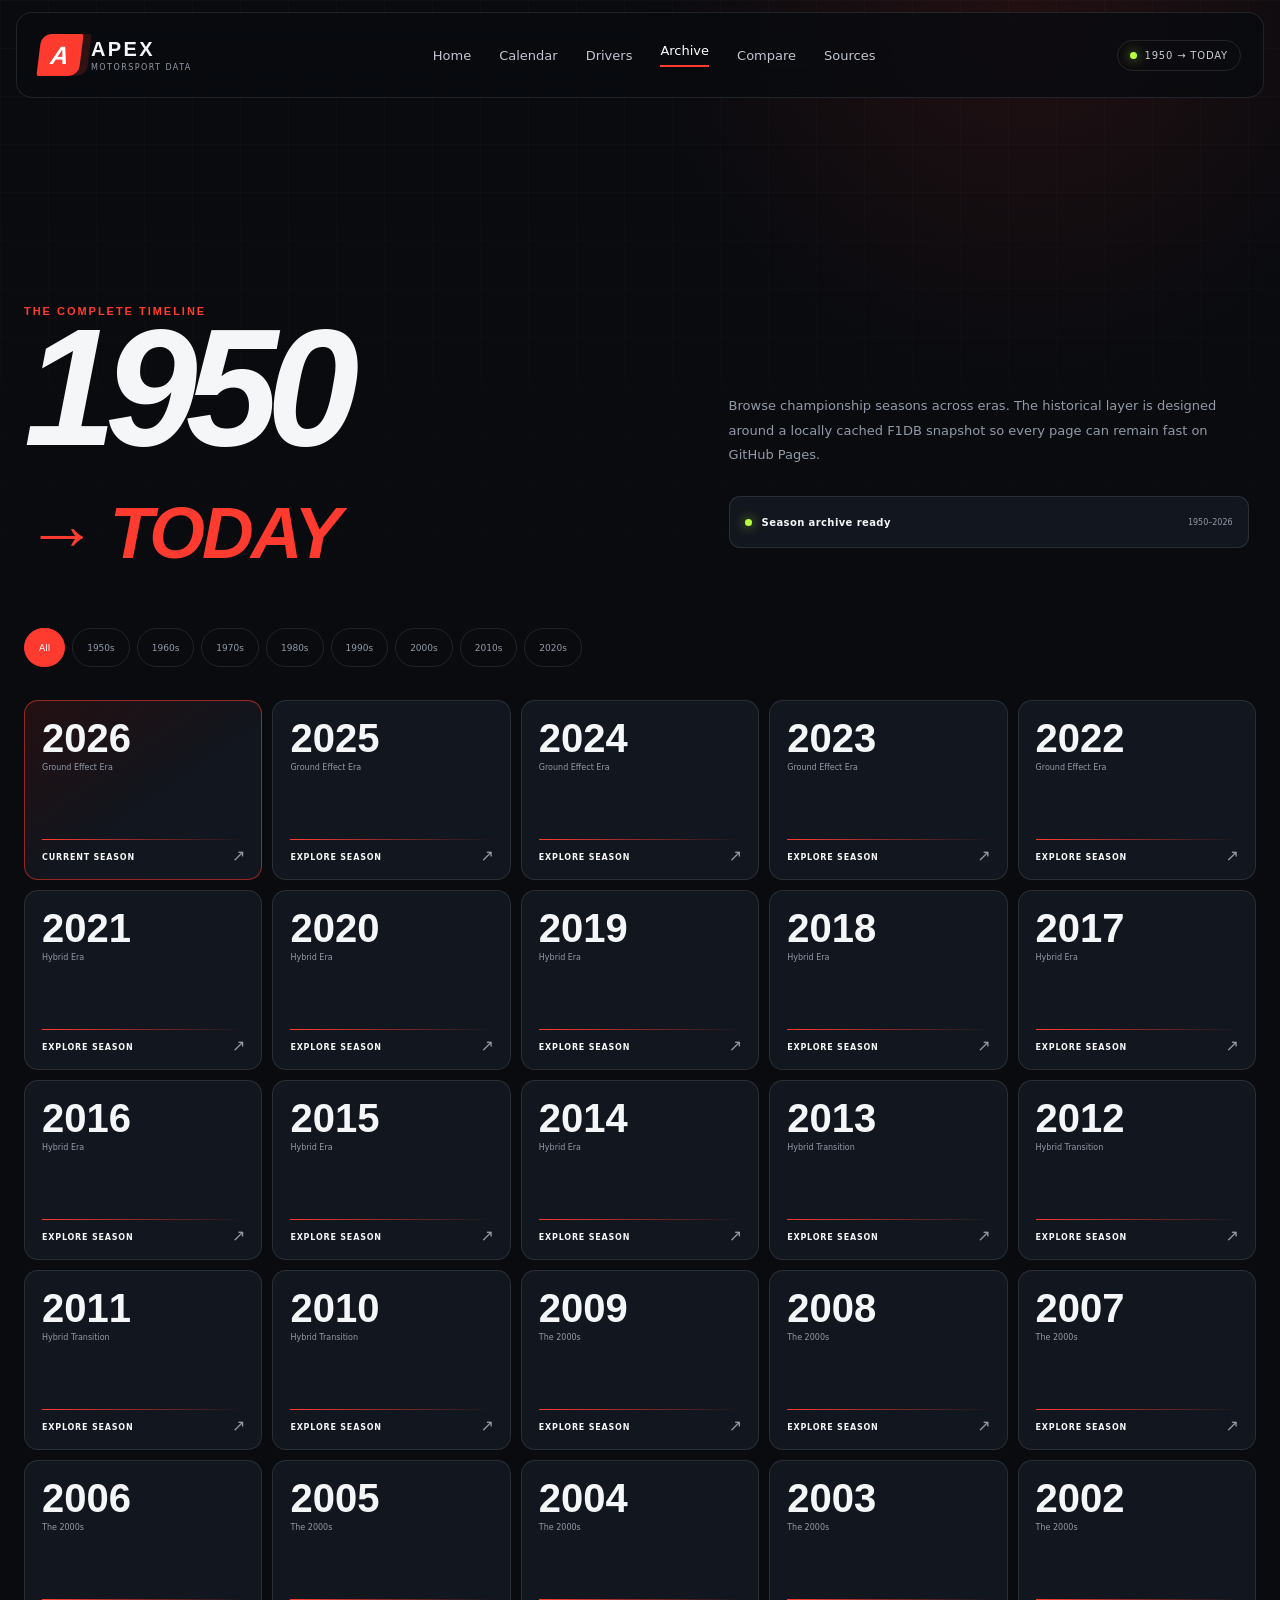
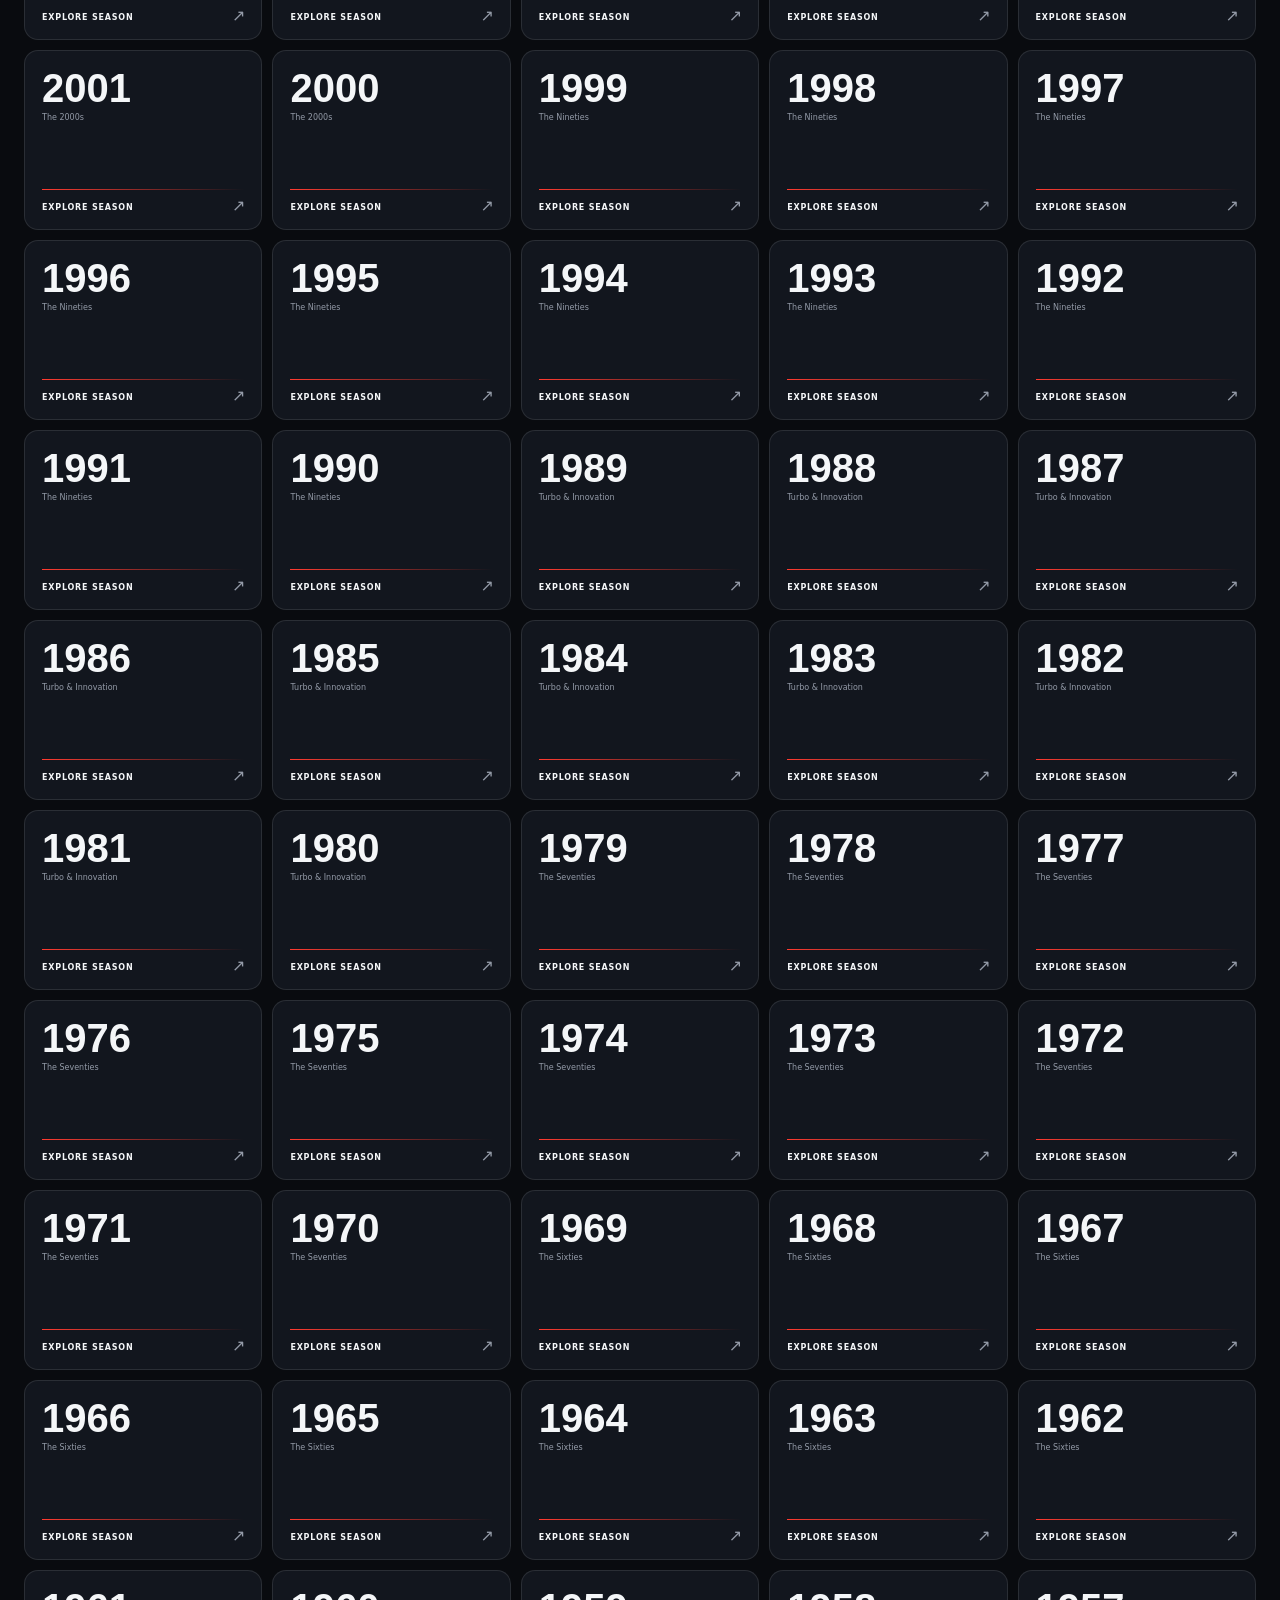
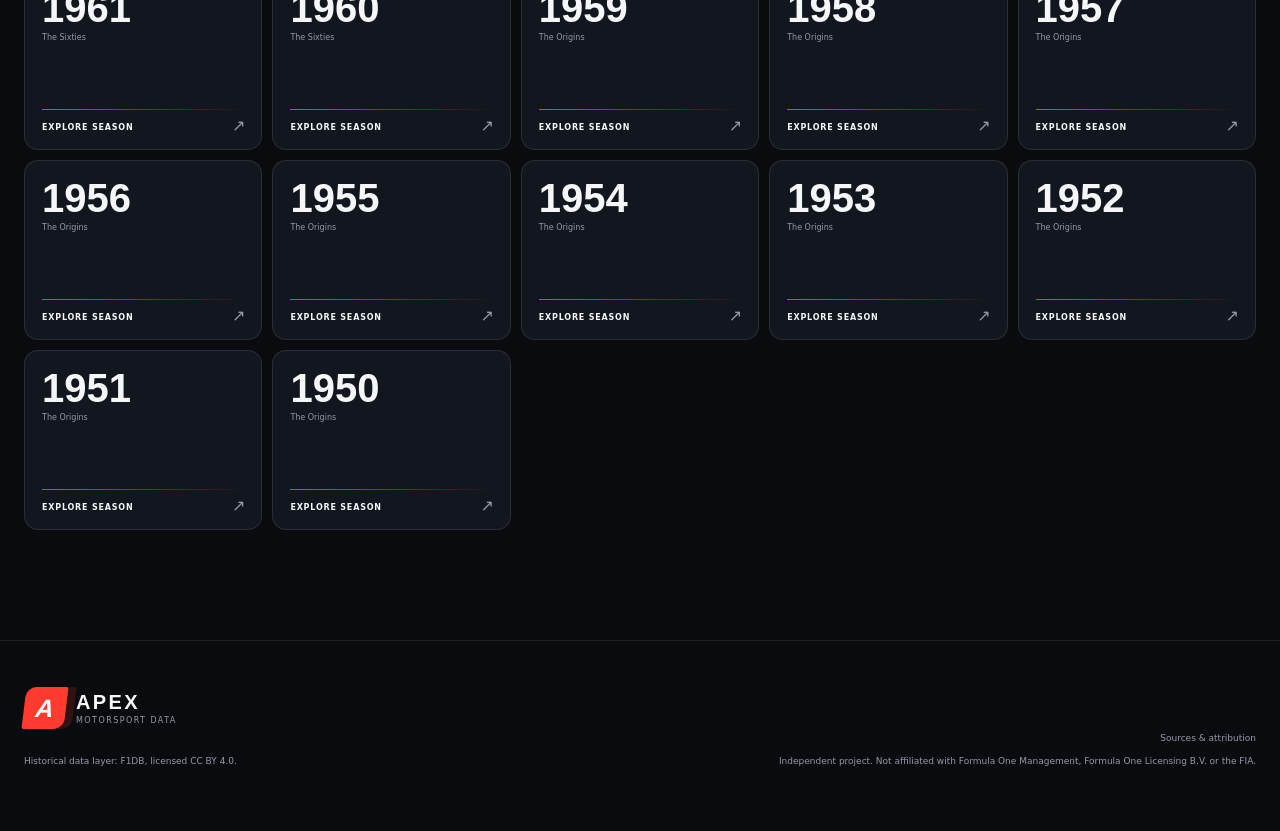
==== archive.html @ f3b6a194 "Add files via upload" ====
<!DOCTYPE html>
<html lang="en">
<head>
  <meta charset="UTF-8">
  <meta name="viewport" content="width=device-width, initial-scale=1.0">
  <meta name="theme-color" content="#090b0f">
  <meta name="description" content="Explore Formula racing history from 1950 to the present by season.">
  <title>Historical Archive // APEX</title>
  <link rel="stylesheet" href="style.css">
</head>
<body>
  <header class="site-header">
    <a class="brand" href="index.html">
      <span class="brand-mark">A</span>
      <span class="brand-copy"><strong>APEX</strong><small>MOTORSPORT DATA</small></span>
    </a>
    <nav class="desktop-nav">
      <a href="index.html">Home</a>
      <a href="calendar.html">Calendar</a>
      <a href="drivers.html">Drivers</a>
      <a href="archive.html" class="active-link">Archive</a>
      <a href="compare.html">Compare</a>
      <a href="sources.html">Sources</a>
    </nav>
    <div class="header-actions">
      <span class="data-pill"><span class="status-dot"></span>1950 → TODAY</span>
      <button class="menu-button" id="menuButton" aria-label="Open navigation" aria-expanded="false"><span></span><span></span></button>
    </div>
  </header>

  <nav class="mobile-nav" id="mobileNav">
    <a href="index.html">Home</a>
    <a href="calendar.html">Calendar</a>
    <a href="drivers.html">Drivers</a>
    <a href="archive.html">Archive</a>
    <a href="compare.html">Compare</a>
    <a href="sources.html">Sources</a>
  </nav>

  <main class="page-main">
    <section class="shell archive-hero">
      <div>
        <p class="kicker">THE COMPLETE TIMELINE</p>
        <h1>1950<br><span>→ TODAY</span></h1>
      </div>
      <div class="archive-intro">
        <p>
          Browse championship seasons across eras. The historical layer is designed around
          a locally cached F1DB snapshot so every page can remain fast on GitHub Pages.
        </p>
        <div class="archive-status" id="archiveStatus">
          <span class="status-dot muted-dot"></span>
          <strong>Checking historical database…</strong>
        </div>
      </div>
    </section>

    <section class="shell archive-controls">
      <div class="decade-tabs" id="decadeTabs">
        <button class="active" data-decade="all">All</button>
        <button data-decade="1950">1950s</button>
        <button data-decade="1960">1960s</button>
        <button data-decade="1970">1970s</button>
        <button data-decade="1980">1980s</button>
        <button data-decade="1990">1990s</button>
        <button data-decade="2000">2000s</button>
        <button data-decade="2010">2010s</button>
        <button data-decade="2020">2020s</button>
      </div>
    </section>

    <section class="shell page-section no-top">
      <div class="season-archive-grid" id="seasonArchive">
        <div class="page-loader">Loading seasons…</div>
      </div>
    </section>
  </main>

  <footer>
    <div class="shell footer-inner">
      <div>
        <a class="brand footer-brand" href="index.html">
          <span class="brand-mark">A</span>
          <span class="brand-copy"><strong>APEX</strong><small>MOTORSPORT DATA</small></span>
        </a>
        <p>Historical data layer: F1DB, licensed CC BY 4.0.</p>
      </div>
      <div class="footer-meta">
        <p><a href="sources.html">Sources & attribution</a></p>
        <p>Independent project. Not affiliated with Formula One Management, Formula One Licensing B.V. or the FIA.</p>
      </div>
    </div>
  </footer>

  <script src="common.js"></script>
  <script src="archive-data.js"></script>
  <script src="archive.js"></script>
</body>
</html>
---- style.css ----
:root {
  --bg: #090b0f;
  --bg-soft: #0f1218;
  --panel: #12161e;
  --panel-2: #161b24;
  --line: rgba(255,255,255,.10);
  --line-strong: rgba(255,255,255,.18);
  --text: #f4f6f8;
  --muted: #939aa7;
  --accent: #ff3b30;
  --accent-hot: #ff5b50;
  --lime: #b8ff3d;
  --radius: 18px;
  --shell: 1240px;
  --display: "Arial Narrow", "Roboto Condensed", "Helvetica Neue", Arial, sans-serif;
  --body: Inter, ui-sans-serif, system-ui, -apple-system, BlinkMacSystemFont, "Segoe UI", sans-serif;
}

* {
  box-sizing: border-box;
}

html {
  scroll-behavior: smooth;
}

body {
  margin: 0;
  background:
    radial-gradient(circle at 80% 0%, rgba(255,59,48,.10), transparent 24rem),
    var(--bg);
  color: var(--text);
  font-family: var(--body);
  overflow-x: hidden;
}

body::before {
  content: "";
  position: fixed;
  inset: 0;
  pointer-events: none;
  z-index: -2;
  background-image:
    linear-gradient(rgba(255,255,255,.018) 1px, transparent 1px),
    linear-gradient(90deg, rgba(255,255,255,.018) 1px, transparent 1px);
  background-size: 48px 48px;
  mask-image: linear-gradient(to bottom, black, transparent 85%);
}

a {
  color: inherit;
  text-decoration: none;
}

button {
  font: inherit;
}

.shell {
  width: min(var(--shell), calc(100% - 48px));
  margin-inline: auto;
}

.noise {
  position: fixed;
  inset: 0;
  z-index: 20;
  opacity: .02;
  pointer-events: none;
  background-image: url("data:image/svg+xml,%3Csvg viewBox='0 0 180 180' xmlns='http://www.w3.org/2000/svg'%3E%3Cfilter id='n'%3E%3CfeTurbulence type='fractalNoise' baseFrequency='.9' numOctaves='3' stitchTiles='stitch'/%3E%3C/filter%3E%3Crect width='100%25' height='100%25' filter='url(%23n)' opacity='.8'/%3E%3C/svg%3E");
}

.speed-line {
  position: fixed;
  z-index: -1;
  width: 50vw;
  height: 1px;
  right: -10vw;
  background: linear-gradient(90deg, transparent, rgba(255,59,48,.4), transparent);
  transform: rotate(-18deg);
}

.speed-line-one { top: 18vh; }
.speed-line-two { top: 27vh; right: -4vw; opacity: .45; }

.site-header {
  width: min(1380px, calc(100% - 32px));
  height: 86px;
  margin: 12px auto 0;
  padding: 0 22px;
  display: flex;
  align-items: center;
  justify-content: space-between;
  gap: 28px;
  border: 1px solid var(--line);
  border-radius: 16px;
  background: rgba(9,11,15,.76);
  backdrop-filter: blur(18px);
  position: sticky;
  top: 12px;
  z-index: 15;
}

.brand {
  display: inline-flex;
  align-items: center;
  gap: 10px;
}

.brand-mark {
  width: 42px;
  height: 42px;
  display: grid;
  place-items: center;
  border-radius: 10px 2px 10px 2px;
  background: var(--accent);
  color: white;
  font-family: var(--display);
  font-style: italic;
  font-weight: 900;
  font-size: 25px;
  transform: skew(-7deg);
  box-shadow: 8px 0 0 rgba(255,59,48,.16);
}

.brand-copy {
  display: grid;
  line-height: 1;
}

.brand-copy strong {
  font-family: var(--display);
  font-size: 20px;
  letter-spacing: .12em;
}

.brand-copy small {
  color: var(--muted);
  font-size: 8px;
  letter-spacing: .18em;
  margin-top: 5px;
}

.desktop-nav {
  display: flex;
  align-items: center;
  gap: 28px;
  color: #c1c6cf;
  font-size: 13px;
}

.desktop-nav a {
  transition: .2s ease;
}

.desktop-nav a:hover {
  color: white;
}

.header-actions {
  display: flex;
  align-items: center;
  gap: 14px;
}

.data-pill {
  display: inline-flex;
  align-items: center;
  gap: 8px;
  border: 1px solid var(--line);
  border-radius: 99px;
  padding: 9px 12px;
  color: #c8cdd5;
  font-size: 10px;
  letter-spacing: .08em;
}

.status-dot {
  width: 7px;
  height: 7px;
  border-radius: 50%;
  background: var(--lime);
  box-shadow: 0 0 12px rgba(184,255,61,.75);
}

.menu-button {
  display: none;
  width: 42px;
  height: 42px;
  border: 1px solid var(--line);
  border-radius: 10px;
  background: transparent;
}

.menu-button span {
  display: block;
  width: 18px;
  height: 1px;
  background: white;
  margin: 5px auto;
}

.mobile-nav {
  display: none;
}

.hero {
  min-height: 690px;
  display: flex;
  flex-direction: column;
  justify-content: center;
  padding: 100px 0 72px;
}

.eyebrow,
.kicker {
  font-family: var(--display);
  font-size: 11px;
  font-weight: 800;
  letter-spacing: .18em;
}

.eyebrow {
  display: flex;
  gap: 11px;
  color: #aeb4bd;
  margin-bottom: 52px;
}

.eyebrow .slash,
.kicker {
  color: var(--accent);
}

.hero-grid {
  display: grid;
  grid-template-columns: minmax(0, 1.45fr) minmax(340px, .55fr);
  gap: 72px;
  align-items: end;
}

.hero h1,
.section-heading h2,
.history-story h2 {
  font-family: var(--display);
  text-transform: uppercase;
  letter-spacing: -.045em;
}

.hero h1 {
  margin: 12px 0 16px;
  max-width: 860px;
  font-size: clamp(58px, 7vw, 108px);
  line-height: .82;
  font-weight: 900;
  font-style: italic;
}

.race-meta {
  display: flex;
  align-items: center;
  flex-wrap: wrap;
  gap: 13px;
  color: var(--muted);
  font-size: 13px;
}

.meta-separator {
  width: 38px;
  height: 1px;
  background: var(--accent);
}

.countdown {
  display: flex;
  align-items: flex-start;
  gap: clamp(8px, 1.3vw, 18px);
  margin-top: 42px;
}

.countdown div {
  min-width: 70px;
}

.countdown strong {
  display: block;
  font-family: var(--display);
  font-size: clamp(36px, 4vw, 58px);
  line-height: 1;
  font-variant-numeric: tabular-nums;
}

.countdown span {
  color: var(--muted);
  font-size: 9px;
  letter-spacing: .16em;
}

.countdown i {
  color: var(--accent);
  font-style: normal;
  font-family: var(--display);
  font-size: 34px;
}

.hero-cta-row {
  display: flex;
  gap: 12px;
  margin-top: 42px;
}

.button {
  display: inline-flex;
  align-items: center;
  justify-content: center;
  min-height: 48px;
  padding: 0 20px;
  border-radius: 10px;
  font-size: 12px;
  font-weight: 800;
  letter-spacing: .04em;
  text-transform: uppercase;
}

.button-primary {
  background: var(--accent);
  color: white;
}

.button-primary:hover {
  background: var(--accent-hot);
}

.button-ghost {
  border: 1px solid var(--line-strong);
}

.telemetry-card {
  padding: 22px;
  border: 1px solid var(--line);
  border-radius: var(--radius);
  background:
    linear-gradient(145deg, rgba(255,255,255,.035), transparent 45%),
    var(--panel);
  box-shadow: 0 24px 60px rgba(0,0,0,.28);
  overflow: hidden;
}

.telemetry-top,
.telemetry-footer,
.result-header,
.result-footer,
.panel-heading {
  display: flex;
  align-items: center;
  justify-content: space-between;
  gap: 14px;
}

.telemetry-top {
  color: var(--muted);
  font-size: 9px;
  letter-spacing: .14em;
}

.live-chip,
.result-label {
  border: 1px solid rgba(184,255,61,.2);
  color: var(--lime);
  border-radius: 99px;
  padding: 7px 9px;
  background: rgba(184,255,61,.05);
}

.session-feature {
  display: flex;
  gap: 18px;
  align-items: center;
  padding: 36px 0 26px;
}

.session-number {
  width: 74px;
  height: 74px;
  display: grid;
  place-items: center;
  flex: 0 0 74px;
  border-radius: 16px;
  background: var(--accent);
  font-family: var(--display);
  font-size: 36px;
  font-weight: 900;
  font-style: italic;
}

.session-feature small,
.session-feature p {
  color: var(--muted);
}

.session-feature small {
  font-size: 10px;
  letter-spacing: .13em;
}

.session-feature h2 {
  margin: 5px 0 4px;
  font-family: var(--display);
  text-transform: uppercase;
  font-size: 27px;
  line-height: 1;
}

.session-feature p {
  margin: 0;
  font-size: 12px;
}

.telemetry-bars {
  height: 92px;
  display: grid;
  grid-template-columns: repeat(9, 1fr);
  gap: 5px;
  align-items: end;
  border-bottom: 1px solid var(--line);
}

.telemetry-bars span {
  height: var(--bar);
  background: linear-gradient(to top, rgba(255,59,48,.17), var(--accent));
  opacity: .72;
}

.telemetry-footer {
  padding-top: 16px;
  color: var(--muted);
  font-size: 9px;
  letter-spacing: .13em;
}

.telemetry-footer strong {
  color: white;
  font-size: 14px;
  font-variant-numeric: tabular-nums;
}

.ticker {
  overflow: hidden;
  border-block: 1px solid var(--line);
  background: var(--accent);
  color: white;
  transform: skewY(-1deg);
}

.ticker-track {
  width: max-content;
  display: flex;
  align-items: center;
  gap: 28px;
  padding: 13px 0;
  animation: ticker 28s linear infinite;
  font-family: var(--display);
  font-size: 12px;
  font-weight: 900;
  letter-spacing: .1em;
}

.ticker-track b {
  color: #280100;
  font-size: 7px;
}

@keyframes ticker {
  from { transform: translateX(0); }
  to { transform: translateX(-50%); }
}

.section {
  padding: 108px 0;
}

.section-heading {
  display: flex;
  align-items: end;
  justify-content: space-between;
  gap: 30px;
  margin-bottom: 34px;
}

.section-heading h2 {
  margin: 8px 0 0;
  font-size: clamp(40px, 5vw, 70px);
  line-height: .9;
}

.section-intro {
  max-width: 390px;
  color: var(--muted);
  font-size: 13px;
  line-height: 1.7;
}

.weekend-layout {
  display: grid;
  grid-template-columns: .82fr 1.18fr;
  gap: 18px;
}

.circuit-card,
.standings-card,
.result-card,
.live-panel {
  border: 1px solid var(--line);
  border-radius: var(--radius);
  background: var(--panel);
}

.circuit-card {
  min-height: 450px;
  padding: 24px;
  position: relative;
  overflow: hidden;
  display: flex;
  flex-direction: column;
  justify-content: space-between;
}

.corner-tag {
  align-self: flex-start;
  border: 1px solid var(--line-strong);
  border-radius: 99px;
  padding: 7px 10px;
  color: var(--muted);
  font-size: 9px;
  letter-spacing: .14em;
}

.circuit-visual {
  height: 220px;
  display: grid;
  place-items: center;
  position: relative;
}

.circuit-ring {
  position: absolute;
  width: 190px;
  height: 120px;
  border: 12px solid rgba(255,255,255,.08);
  border-radius: 52% 42% 60% 45%;
  transform: rotate(-13deg);
}

.circuit-ring-two {
  width: 118px;
  height: 180px;
  border-width: 1px;
  border-color: rgba(255,59,48,.42);
  border-radius: 62% 30% 44% 62%;
  transform: rotate(28deg);
}

.circuit-monogram {
  position: relative;
  font-family: var(--display);
  font-weight: 900;
  font-style: italic;
  font-size: 76px;
  letter-spacing: -.08em;
}

.circuit-copy small {
  color: var(--accent);
  font-size: 10px;
  font-weight: 900;
  letter-spacing: .14em;
}

.circuit-copy h3 {
  margin: 8px 0 4px;
  font-family: var(--display);
  text-transform: uppercase;
  font-size: 32px;
  line-height: 1;
}

.circuit-copy p {
  margin: 0;
  color: var(--muted);
  font-size: 12px;
}

.session-list {
  display: grid;
  gap: 10px;
}

.session-row {
  min-height: 82px;
  display: grid;
  grid-template-columns: 90px 1fr auto;
  gap: 18px;
  align-items: center;
  padding: 16px 20px;
  border: 1px solid var(--line);
  border-radius: 14px;
  background: var(--panel);
}

.session-row.is-next {
  border-color: rgba(255,59,48,.55);
  background: linear-gradient(90deg, rgba(255,59,48,.10), var(--panel) 34%);
}

.session-date {
  color: var(--muted);
  font-size: 10px;
  letter-spacing: .08em;
}

.session-name {
  font-family: var(--display);
  font-size: 19px;
  font-weight: 800;
  text-transform: uppercase;
}

.session-time {
  text-align: right;
  font-weight: 700;
  font-size: 13px;
}

.session-time small {
  display: block;
  color: var(--muted);
  font-size: 8px;
  letter-spacing: .12em;
  margin-top: 3px;
}

.skeleton-row,
.skeleton-table {
  border-radius: 12px;
  background: linear-gradient(90deg, #11151d 25%, #181d27 50%, #11151d 75%);
  background-size: 200% 100%;
  animation: shimmer 1.4s infinite;
}

.skeleton-row { min-height: 82px; }
.skeleton-table { height: 64px; margin: 1px 0; }

@keyframes shimmer {
  to { background-position: -200% 0; }
}

.segmented {
  display: flex;
  padding: 4px;
  border: 1px solid var(--line);
  border-radius: 10px;
  background: var(--panel);
}

.segment {
  border: 0;
  border-radius: 7px;
  padding: 10px 14px;
  background: transparent;
  color: var(--muted);
  font-size: 11px;
  cursor: pointer;
}

.segment.active {
  background: #232934;
  color: white;
}

.standings-card {
  overflow: hidden;
}

.standings-head,
.standing-row {
  display: grid;
  grid-template-columns: 80px 1fr 90px;
  align-items: center;
}

.standings-head {
  min-height: 44px;
  padding: 0 22px;
  border-bottom: 1px solid var(--line);
  color: var(--muted);
  font-size: 8px;
  letter-spacing: .14em;
}

.standing-row {
  min-height: 68px;
  padding: 0 22px;
  border-bottom: 1px solid rgba(255,255,255,.055);
  transition: .18s ease;
}

.standing-row:last-child {
  border-bottom: 0;
}

.standing-row:hover {
  background: rgba(255,255,255,.025);
}

.position {
  font-family: var(--display);
  font-size: 22px;
  font-weight: 900;
}

.competitor {
  display: flex;
  align-items: center;
  gap: 13px;
  min-width: 0;
}

.team-color {
  width: 4px;
  height: 30px;
  border-radius: 99px;
  background: var(--team-color, var(--accent));
}

.competitor-name {
  min-width: 0;
}

.competitor-name strong {
  display: block;
  font-size: 13px;
  white-space: nowrap;
  overflow: hidden;
  text-overflow: ellipsis;
}

.competitor-name small {
  display: block;
  color: var(--muted);
  font-size: 9px;
  margin-top: 3px;
}

.points {
  text-align: right;
  font-family: var(--display);
  font-size: 20px;
  font-weight: 900;
}

.points small {
  color: var(--muted);
  font-size: 8px;
  margin-left: 2px;
}

.latest-grid {
  display: grid;
  grid-template-columns: 1.25fr .75fr;
  gap: 18px;
  align-items: stretch;
}

.compact-heading {
  margin-bottom: 28px;
}

.result-card {
  padding: 24px;
}

.result-header {
  padding-bottom: 22px;
  border-bottom: 1px solid var(--line);
}

.result-header small {
  color: var(--muted);
  font-size: 9px;
  letter-spacing: .11em;
}

.result-header h3 {
  margin: 4px 0 0;
  font-family: var(--display);
  text-transform: uppercase;
  font-size: 28px;
}

.result-label {
  color: var(--muted);
  border-color: var(--line);
  background: transparent;
  font-size: 8px;
  letter-spacing: .12em;
}

.podium {
  padding: 10px 0;
}

.podium-row {
  display: grid;
  grid-template-columns: 52px 1fr 80px;
  align-items: center;
  min-height: 76px;
  border-bottom: 1px solid var(--line);
}

.podium-row:last-child {
  border-bottom: 0;
}

.podium-position {
  font-family: var(--display);
  font-weight: 900;
  font-size: 25px;
}

.podium-driver strong {
  display: block;
  text-transform: uppercase;
  font-family: var(--display);
  font-size: 19px;
}

.podium-driver small {
  color: var(--muted);
  font-size: 9px;
}

.podium-number {
  justify-self: end;
  color: var(--muted);
  font-family: var(--display);
  font-size: 20px;
}

.podium-loading {
  color: var(--muted);
  padding: 36px 0;
}

.result-footer {
  color: var(--muted);
  font-size: 9px;
  padding-top: 16px;
  border-top: 1px solid var(--line);
}

.live-panel {
  margin-top: 88px;
  padding: 24px;
  background:
    radial-gradient(circle at 100% 0%, rgba(184,255,61,.055), transparent 15rem),
    var(--panel);
}

.panel-heading {
  justify-content: flex-start;
  color: var(--muted);
  font-size: 9px;
  letter-spacing: .14em;
}

.live-panel h3 {
  margin: 30px 0 9px;
  font-family: var(--display);
  text-transform: uppercase;
  font-size: 30px;
}

.live-panel > p {
  color: var(--muted);
  line-height: 1.7;
  font-size: 12px;
}

.mini-stat-grid {
  display: grid;
  grid-template-columns: repeat(2, 1fr);
  gap: 1px;
  background: var(--line);
  margin: 26px 0;
  border: 1px solid var(--line);
}

.mini-stat-grid > div {
  background: #10141b;
  padding: 16px;
}

.mini-stat-grid small {
  display: block;
  color: var(--muted);
  font-size: 8px;
  letter-spacing: .11em;
}

.mini-stat-grid strong {
  display: block;
  margin-top: 5px;
  font-family: var(--display);
  font-size: 20px;
}

.premium-note {
  border-left: 2px solid var(--accent);
  padding-left: 14px;
}

.premium-note strong {
  font-size: 11px;
  text-transform: uppercase;
}

.premium-note p {
  color: var(--muted);
  font-size: 10px;
  line-height: 1.6;
}

.history-section {
  background: #f0f1f2;
  color: #0a0b0d;
  overflow: hidden;
}

.history-inner {
  min-height: 480px;
  display: grid;
  grid-template-columns: 210px 1fr 110px;
  align-items: center;
  gap: 50px;
}

.history-date {
  display: grid;
}

.history-date .kicker {
  margin-bottom: 15px;
}

.history-date strong {
  font-family: var(--display);
  font-size: 120px;
  line-height: .74;
  letter-spacing: -.08em;
}

.history-date > span {
  margin-top: 14px;
  font-family: var(--display);
  font-size: 33px;
  font-weight: 900;
  letter-spacing: .12em;
}

.history-story {
  display: grid;
  grid-template-columns: 120px 1fr;
  gap: 28px;
  align-items: start;
}

.history-year {
  font-family: var(--display);
  font-size: 28px;
  font-weight: 900;
  color: var(--accent);
}

.history-category {
  margin: 0;
  font-size: 9px;
  font-weight: 900;
  letter-spacing: .16em;
  color: #656b72;
}

.history-story h2 {
  margin: 10px 0 16px;
  max-width: 650px;
  font-size: clamp(38px, 5vw, 66px);
  line-height: .9;
}

.history-story > div:last-child > p:last-child {
  max-width: 650px;
  color: #5e646b;
  line-height: 1.7;
  font-size: 13px;
}

.history-controls {
  display: grid;
  gap: 10px;
  justify-items: center;
}

.history-controls button {
  width: 46px;
  height: 46px;
  border: 1px solid #cfd2d5;
  border-radius: 50%;
  background: transparent;
  cursor: pointer;
}

.history-controls button:hover {
  border-color: #0a0b0d;
}

.history-controls span {
  font-size: 9px;
  color: #70757b;
}

.feature-strip {
  display: grid;
  grid-template-columns: repeat(3, 1fr);
  border: 1px solid var(--line);
  border-radius: var(--radius);
  overflow: hidden;
}

.feature-strip article {
  padding: 28px;
  min-height: 210px;
  border-right: 1px solid var(--line);
}

.feature-strip article:last-child {
  border-right: 0;
}

.feature-strip span {
  color: var(--accent);
  font-family: var(--display);
  font-weight: 900;
  font-size: 13px;
}

.feature-strip h3 {
  margin: 50px 0 8px;
  font-family: var(--display);
  text-transform: uppercase;
  font-size: 26px;
}

.feature-strip p {
  margin: 0;
  color: var(--muted);
  font-size: 11px;
  line-height: 1.65;
}

footer {
  border-top: 1px solid var(--line);
  padding: 46px 0 54px;
}

.footer-inner {
  display: flex;
  justify-content: space-between;
  gap: 40px;
  align-items: end;
}

.footer-inner > div > p,
.footer-meta p {
  color: var(--muted);
  font-size: 9px;
  line-height: 1.6;
}

.footer-brand {
  margin-bottom: 16px;
}

.footer-meta {
  max-width: 490px;
  text-align: right;
}

.error-message {
  padding: 18px 20px;
  border: 1px solid rgba(255,59,48,.25);
  border-radius: 12px;
  color: #f1b3af;
  background: rgba(255,59,48,.06);
  font-size: 12px;
}

@media (max-width: 950px) {
  .desktop-nav,
  .data-pill {
    display: none;
  }

  .menu-button {
    display: block;
  }

  .mobile-nav {
    position: fixed;
    z-index: 14;
    top: 108px;
    right: 16px;
    width: min(320px, calc(100% - 32px));
    padding: 10px;
    border: 1px solid var(--line);
    border-radius: 14px;
    background: #0c0f14;
    box-shadow: 0 20px 50px rgba(0,0,0,.4);
  }

  .mobile-nav.open {
    display: grid;
  }

  .mobile-nav a {
    padding: 14px;
    border-bottom: 1px solid var(--line);
    font-size: 13px;
  }

  .mobile-nav a:last-child {
    border-bottom: 0;
  }

  .hero-grid,
  .weekend-layout,
  .latest-grid {
    grid-template-columns: 1fr;
  }

  .hero {
    min-height: auto;
  }

  .telemetry-card {
    max-width: 540px;
  }

  .live-panel {
    margin-top: 0;
  }

  .history-inner {
    grid-template-columns: 150px 1fr;
    padding-block: 70px;
  }

  .history-controls {
    grid-column: 2;
    grid-auto-flow: column;
    justify-content: start;
  }
}

@media (max-width: 680px) {
  .shell {
    width: min(100% - 28px, var(--shell));
  }

  .site-header {
    width: calc(100% - 20px);
    height: 72px;
    margin-top: 8px;
    top: 8px;
    padding-inline: 14px;
  }

  .brand-copy small {
    display: none;
  }

  .hero {
    padding: 72px 0 60px;
  }

  .eyebrow {
    margin-bottom: 32px;
  }

  .hero h1 {
    font-size: clamp(52px, 18vw, 80px);
  }

  .race-meta {
    align-items: flex-start;
    flex-direction: column;
  }

  .meta-separator {
    display: none;
  }

  .countdown {
    gap: 6px;
  }

  .countdown div {
    min-width: 53px;
  }

  .countdown strong {
    font-size: 35px;
  }

  .countdown i {
    font-size: 25px;
  }

  .hero-cta-row {
    flex-direction: column;
  }

  .section {
    padding: 76px 0;
  }

  .section-heading {
    align-items: flex-start;
    flex-direction: column;
  }

  .section-intro {
    margin: 0;
  }

  .session-row {
    grid-template-columns: 70px 1fr;
  }

  .session-time {
    grid-column: 2;
    text-align: left;
    margin-top: -10px;
  }

  .standings-head,
  .standing-row {
    grid-template-columns: 52px 1fr 62px;
    padding-inline: 14px;
  }

  .result-header,
  .result-footer {
    align-items: flex-start;
  }

  .result-header {
    flex-direction: column;
  }

  .result-footer {
    flex-direction: column;
  }

  .history-inner {
    grid-template-columns: 1fr;
    gap: 30px;
  }

  .history-date {
    grid-template-columns: auto auto 1fr;
    gap: 14px;
    align-items: end;
  }

  .history-date .kicker {
    grid-column: 1 / -1;
    margin-bottom: 2px;
  }

  .history-date strong {
    font-size: 78px;
  }

  .history-date > span {
    margin: 0 0 4px;
    font-size: 25px;
  }

  .history-story {
    grid-template-columns: 1fr;
    gap: 10px;
  }

  .history-controls {
    grid-column: 1;
  }

  .feature-strip {
    grid-template-columns: 1fr;
  }

  .feature-strip article {
    border-right: 0;
    border-bottom: 1px solid var(--line);
  }

  .feature-strip article:last-child {
    border-bottom: 0;
  }

  .feature-strip h3 {
    margin-top: 30px;
  }

  .footer-inner {
    align-items: flex-start;
    flex-direction: column;
  }

  .footer-meta {
    text-align: left;
  }
}


/* =========================================================
   VERSION 2 — MULTI-PAGE EXPERIENCE
   ========================================================= */

.active-link { color: #fff !important; }
.active-link::after {
  content: "";
  display: block;
  height: 2px;
  margin-top: 7px;
  background: var(--accent);
}

.page-main { min-height: 75vh; }

.page-hero {
  padding: 110px 0 68px;
}

.compact-page-hero {
  padding-bottom: 44px;
}

.page-hero h1,
.race-profile h1,
.driver-profile h1 {
  margin: 12px 0 22px;
  font-family: var(--display);
  font-size: clamp(62px, 9vw, 128px);
  line-height: .78;
  letter-spacing: -.055em;
  font-style: italic;
  text-transform: uppercase;
}

.page-lead {
  max-width: 620px;
  color: var(--muted);
  font-size: 14px;
  line-height: 1.8;
}

.page-section { padding: 52px 0 110px; }
.page-section.no-top { padding-top: 0; }

.page-toolbar,
.filter-row {
  display: flex;
  align-items: center;
  justify-content: space-between;
  gap: 24px;
  margin-bottom: 24px;
}

.toolbar-label,
.muted-label {
  display: block;
  color: var(--muted);
  font-size: 9px;
  letter-spacing: .13em;
}

.page-toolbar strong {
  display: block;
  margin-top: 5px;
  font-family: var(--display);
  font-size: 22px;
}

.legend {
  display: flex;
  flex-wrap: wrap;
  gap: 18px;
  color: var(--muted);
  font-size: 10px;
}

.legend span { display: inline-flex; align-items: center; gap: 7px; }
.legend-dot { width: 7px; height: 7px; border-radius: 50%; }
.legend-dot.complete { background: #616975; }
.legend-dot.current { background: var(--lime); box-shadow: 0 0 8px rgba(184,255,61,.5); }
.legend-dot.upcoming { background: var(--accent); }

.calendar-grid {
  display: grid;
  grid-template-columns: repeat(3, 1fr);
  gap: 14px;
}

.round-card {
  min-height: 310px;
  padding: 20px;
  border: 1px solid var(--line);
  border-radius: var(--radius);
  background: var(--panel);
  display: flex;
  flex-direction: column;
  position: relative;
  overflow: hidden;
  transition: transform .2s ease, border-color .2s ease;
}

.round-card:hover { transform: translateY(-4px); border-color: rgba(255,255,255,.28); }
.round-card.race-week { border-color: rgba(184,255,61,.45); }
.round-card.complete { opacity: .78; }

.round-card::before {
  content: "";
  position: absolute;
  width: 120px;
  height: 120px;
  right: -55px;
  top: -55px;
  border: 1px solid rgba(255,59,48,.22);
  border-radius: 50%;
}

.round-card-top {
  display: flex;
  justify-content: space-between;
  align-items: center;
}

.round-no {
  font-family: var(--display);
  font-size: 14px;
  font-weight: 900;
}

.round-status {
  color: var(--muted);
  font-size: 8px;
  letter-spacing: .12em;
}

.race-week .round-status { color: var(--lime); }

.round-date {
  display: flex;
  align-items: end;
  gap: 8px;
  margin: 42px 0 32px;
}

.round-date strong {
  font-family: var(--display);
  font-size: 65px;
  line-height: .72;
}

.round-date span {
  color: var(--accent);
  font-family: var(--display);
  font-weight: 900;
  letter-spacing: .1em;
}

.round-copy { margin-top: auto; }
.round-copy small { color: var(--accent); font-size: 9px; letter-spacing: .12em; font-weight: 900; }
.round-copy h2 {
  margin: 7px 0;
  max-width: 85%;
  font-family: var(--display);
  font-size: 25px;
  line-height: .95;
  text-transform: uppercase;
}
.round-copy p { margin: 0; color: var(--muted); font-size: 10px; }
.round-arrow { position: absolute; right: 20px; bottom: 20px; color: var(--muted); }

.search-input,
.compare-picker select {
  min-height: 48px;
  border: 1px solid var(--line);
  border-radius: 10px;
  background: var(--panel);
  color: white;
  outline: none;
}

.search-input {
  width: min(460px, 100%);
  padding: 0 16px;
}

.search-input:focus,
.compare-picker select:focus { border-color: var(--accent); }

.driver-grid {
  display: grid;
  grid-template-columns: repeat(4, 1fr);
  gap: 14px;
}

.driver-card {
  min-height: 390px;
  border: 1px solid var(--line);
  border-radius: var(--radius);
  background:
    linear-gradient(180deg, transparent 60%, color-mix(in srgb, var(--driver-color) 8%, transparent)),
    var(--panel);
  overflow: hidden;
  position: relative;
  transition: transform .2s ease, border-color .2s ease;
}

.driver-card:hover {
  transform: translateY(-4px);
  border-color: var(--driver-color);
}

.driver-card::after {
  content: "";
  position: absolute;
  left: 0; right: 0; bottom: 0;
  height: 3px;
  background: var(--driver-color);
}

.driver-card-head {
  position: absolute;
  inset: 17px 17px auto 17px;
  z-index: 2;
  display: flex;
  justify-content: space-between;
}

.driver-position {
  font-family: var(--display);
  font-size: 20px;
  font-weight: 900;
}

.driver-number {
  color: var(--muted);
  font-family: var(--display);
  font-size: 13px;
  font-weight: 900;
}

.driver-photo-wrap {
  height: 235px;
  display: flex;
  align-items: end;
  justify-content: center;
  overflow: hidden;
  background: radial-gradient(circle at 50% 65%, color-mix(in srgb, var(--driver-color) 22%, transparent), transparent 48%);
}

.driver-photo-wrap img {
  max-height: 220px;
  max-width: 95%;
  object-fit: contain;
  filter: saturate(.92) contrast(1.05);
}

.driver-placeholder {
  font-family: var(--display);
  font-size: 72px;
  font-weight: 900;
  color: rgba(255,255,255,.1);
  padding-bottom: 40px;
}

.driver-card-copy { padding: 18px 20px 22px; }
.driver-card-copy small { color: var(--driver-color); font-size: 9px; font-weight: 900; letter-spacing: .1em; }
.driver-card-copy h2 {
  margin: 6px 0 20px;
  font-family: var(--display);
  font-size: 26px;
  line-height: .95;
  text-transform: uppercase;
}
.driver-card-stats { display: flex; align-items: center; justify-content: space-between; color: var(--muted); font-size: 9px; }
.driver-card-stats b { color: white; font-family: var(--display); font-size: 18px; }

.driver-profile {
  min-height: 690px;
  padding: 100px 0 60px;
  display: grid;
  grid-template-columns: 1.2fr .8fr;
  align-items: end;
  position: relative;
}

.profile-accent {
  position: absolute;
  top: 80px; left: 0;
  width: 80px; height: 4px;
  background: var(--driver-color);
}

.profile-copy { padding-bottom: 30px; }
.back-link { color: var(--muted); font-size: 11px; display: inline-block; margin-bottom: 70px; }
.back-link:hover { color: white; }
.driver-profile h1 strong { color: var(--driver-color, white); }
.profile-number {
  color: rgba(255,255,255,.10);
  position: absolute;
  top: 90px;
  right: 0;
  font-family: var(--display);
  font-size: clamp(100px,16vw,230px);
  font-weight: 900;
  z-index: -1;
}

.profile-stat-row {
  display: grid;
  grid-template-columns: repeat(4,1fr);
  border: 1px solid var(--line);
  border-radius: 13px;
  overflow: hidden;
  max-width: 740px;
}

.profile-stat-row > div {
  padding: 15px;
  border-right: 1px solid var(--line);
  background: var(--panel);
}
.profile-stat-row > div:last-child { border-right: 0; }
.profile-stat-row small { display: block; color: var(--muted); font-size: 7px; letter-spacing: .12em; }
.profile-stat-row strong { display: block; margin-top: 7px; font-family: var(--display); font-size: 17px; text-transform: uppercase; }

.profile-photo {
  height: 520px;
  align-self: end;
  display: flex;
  align-items: end;
  justify-content: center;
  background: radial-gradient(circle at 50% 65%, color-mix(in srgb, var(--driver-color) 22%, transparent), transparent 48%);
  overflow: hidden;
}
.profile-photo img { max-width: 100%; max-height: 500px; object-fit: contain; }
.profile-photo span { font-family: var(--display); font-size: 100px; color: rgba(255,255,255,.1); }

.recent-results {
  border: 1px solid var(--line);
  border-radius: var(--radius);
  overflow: hidden;
}
.recent-result-row {
  min-height: 70px;
  padding: 0 20px;
  display: grid;
  grid-template-columns: 130px 1fr 100px 24px;
  align-items: center;
  gap: 15px;
  border-bottom: 1px solid var(--line);
}
.recent-result-row:last-child { border-bottom: 0; }
.recent-result-row:hover { background: rgba(255,255,255,.025); }
.recent-result-row span { color: var(--muted); font-size: 10px; }
.recent-result-row strong { font-size: 13px; }
.recent-result-row b { font-family: var(--display); font-size: 19px; }
.recent-result-row i { color: var(--muted); font-style: normal; }

.race-profile { padding: 100px 0 60px; }
.race-hero-grid { display: grid; grid-template-columns: 1fr auto; align-items: end; gap: 40px; }
.race-profile .back-link { margin-bottom: 65px; }
.race-profile h1 { max-width: 900px; }
.race-date-block {
  display: grid;
  grid-template-columns: 1fr;
  justify-items: center;
  padding: 24px 34px;
  border: 1px solid var(--line);
  border-radius: var(--radius);
  background: var(--panel);
}
.race-date-block span { color: var(--accent); font-family: var(--display); font-weight: 900; letter-spacing: .14em; }
.race-date-block strong { font-family: var(--display); font-size: 46px; line-height: 1; }
.race-date-block i { color: var(--muted); font-style: normal; }

.race-page-grid { display: grid; grid-template-columns: 1.15fr .85fr; gap: 18px; }
.subsection-title h2 { margin: 7px 0 22px; font-family: var(--display); text-transform: uppercase; font-size: 38px; }

.race-session-stack,
.race-result-card {
  border: 1px solid var(--line);
  border-radius: var(--radius);
  overflow: hidden;
}

.race-session-item {
  min-height: 84px;
  padding: 15px 18px;
  display: grid;
  grid-template-columns: 1fr 1fr 90px;
  align-items: center;
  gap: 15px;
  border-bottom: 1px solid var(--line);
  background: var(--panel);
}
.race-session-item:last-child { border-bottom: 0; }
.race-session-item.live-session { background: rgba(184,255,61,.04); }
.race-session-item small { color: var(--muted); display:block; font-size:8px; }
.race-session-item strong { display:block; margin-top:5px; text-transform:uppercase; font-family:var(--display); font-size:18px; }
.race-session-item > span { color: var(--muted); font-size: 10px; }
.race-session-item > b { justify-self:end; color: var(--muted); font-size:8px; letter-spacing:.08em; }
.race-session-item.live-session > b { color: var(--lime); }

.race-finisher {
  min-height: 64px;
  padding: 0 15px;
  display: grid;
  grid-template-columns: 36px 4px 1fr 68px;
  align-items: center;
  gap: 11px;
  border-bottom: 1px solid var(--line);
  background: var(--panel);
}
.race-finisher:last-child { border-bottom:0; }
.race-finisher:hover { background: rgba(255,255,255,.025); }
.race-finisher > span { font-family:var(--display); font-size:18px; font-weight:900; }
.race-finisher > i { height:28px; background:var(--driver-color); border-radius:99px; }
.race-finisher strong { display:block; font-size:11px; }
.race-finisher small { display:block; color:var(--muted); font-size:8px; margin-top:3px; }
.race-finisher > b { justify-self:end; font-size:9px; color:var(--muted); }

.future-result { padding: 34px; background: var(--panel); }
.future-result span { color:var(--accent); font-size:9px; font-weight:900; letter-spacing:.12em; }
.future-result p { color:var(--muted); line-height:1.7; font-size:11px; }

.compare-picker {
  display: grid;
  grid-template-columns: 1fr 70px 1fr;
  align-items: end;
  gap: 15px;
  margin-bottom: 22px;
}
.compare-picker label { color:var(--muted); font-size:8px; letter-spacing:.13em; }
.compare-picker select { width:100%; display:block; margin-top:8px; padding:0 13px; }
.compare-picker > span {
  height:48px;
  display:grid;
  place-items:center;
  color:var(--accent);
  font-family:var(--display);
  font-size:20px;
  font-weight:900;
}

.comparison-board {
  min-height: 540px;
  display:grid;
  grid-template-columns: 1fr .8fr 1fr;
  border:1px solid var(--line);
  border-radius:var(--radius);
  overflow:hidden;
  background:var(--panel);
}

.compare-driver {
  padding:22px;
  display:flex;
  flex-direction:column;
  position:relative;
  overflow:hidden;
  background: radial-gradient(circle at 50% 50%, color-mix(in srgb, var(--driver-color) 17%, transparent), transparent 48%);
}
.compare-driver.right { text-align:right; align-items:flex-end; }
.compare-driver > span { font-family:var(--display); font-size:20px; font-weight:900; color:var(--driver-color); }
.compare-driver img { height:300px; max-width:100%; object-fit:contain; margin:auto auto 5px; }
.compare-driver small { color:var(--driver-color); font-size:8px; font-weight:900; letter-spacing:.1em; }
.compare-driver h2 { margin:6px 0 0; font-family:var(--display); font-size:29px; line-height:.95; text-transform:uppercase; }

.compare-metrics {
  border-inline:1px solid var(--line);
  align-self:stretch;
  display:flex;
  flex-direction:column;
  justify-content:center;
}
.compare-row {
  min-height:58px;
  display:grid;
  grid-template-columns:1fr 1.3fr 1fr;
  align-items:center;
  text-align:center;
  border-bottom:1px solid var(--line);
}
.compare-row:last-child { border-bottom:0; }
.compare-row strong { font-family:var(--display); font-size:20px; }
.compare-row span { color:var(--muted); font-size:8px; text-transform:uppercase; letter-spacing:.08em; }

.page-loader {
  min-height: 120px;
  display: grid;
  place-items: center;
  color: var(--muted);
  border: 1px solid var(--line);
  border-radius: 12px;
  font-size: 11px;
}

.feature-strip > .feature-link { display:block; }
.feature-strip > .feature-link article { height:100%; }
.feature-strip > .feature-link:not(:last-child) article { border-right:1px solid var(--line); }
.feature-strip > .feature-link:hover { background:rgba(255,255,255,.025); }

@media(max-width:1000px) {
  .calendar-grid { grid-template-columns:repeat(2,1fr); }
  .driver-grid { grid-template-columns:repeat(3,1fr); }
  .driver-profile { grid-template-columns:1fr 360px; }
  .profile-stat-row { grid-template-columns:repeat(2,1fr); }
  .profile-stat-row > div:nth-child(2) { border-right:0; }
  .profile-stat-row > div:nth-child(-n+2) { border-bottom:1px solid var(--line); }
  .comparison-board { grid-template-columns:1fr 1fr; }
  .compare-metrics { grid-column:1/-1; grid-row:2; border-inline:0; border-top:1px solid var(--line); }
}

@media(max-width:720px) {
  .page-hero { padding-top:76px; }
  .page-toolbar,.filter-row { align-items:flex-start; flex-direction:column; }
  .calendar-grid,.driver-grid { grid-template-columns:1fr; }
  .round-card { min-height:260px; }
  .driver-card { min-height:360px; }
  .driver-profile { grid-template-columns:1fr; padding-top:75px; }
  .profile-copy { padding-bottom:0; }
  .profile-photo { height:390px; }
  .profile-stat-row { grid-template-columns:repeat(2,1fr); }
  .back-link { margin-bottom:48px; }
  .recent-result-row { grid-template-columns:90px 1fr 55px 18px; padding-inline:12px; gap:8px; }
  .race-hero-grid,.race-page-grid { grid-template-columns:1fr; }
  .race-date-block { grid-template-columns:auto auto auto auto; justify-content:start; align-items:center; gap:10px; width:max-content; }
  .race-date-block span { grid-column:1/-1; }
  .race-date-block strong { font-size:35px; }
  .race-session-item { grid-template-columns:1fr auto; }
  .race-session-item > span { grid-column:1; }
  .race-session-item > b { grid-column:2; grid-row:1/-1; }
  .compare-picker { grid-template-columns:1fr; }
  .compare-picker > span { height:28px; }
  .comparison-board { grid-template-columns:1fr 1fr; }
  .compare-driver { padding:14px; min-width:0; }
  .compare-driver img { height:190px; }
  .compare-driver h2 { font-size:21px; word-break:normal; }
  .compare-metrics { grid-column:1/-1; }
}


/* =========================================================
   VERSION 3 — HISTORICAL ARCHIVE / SOURCE ARCHITECTURE
   ========================================================= */

.archive-hero {
  min-height: 530px;
  padding: 110px 0 70px;
  display: grid;
  grid-template-columns: 1.1fr .9fr;
  align-items: end;
  gap: 60px;
}

.archive-hero h1 {
  margin: 14px 0 0;
  font-family: var(--display);
  font-size: clamp(88px, 13vw, 190px);
  line-height: .68;
  letter-spacing: -.07em;
  font-style: italic;
}

.archive-hero h1 span {
  color: var(--accent);
  font-size: .43em;
  letter-spacing: -.04em;
}

.archive-intro {
  max-width: 520px;
  padding-bottom: 10px;
}

.archive-intro > p {
  color: var(--muted);
  line-height: 1.9;
  font-size: 13px;
}

.archive-status {
  margin-top: 28px;
  min-height: 52px;
  display: flex;
  align-items: center;
  gap: 10px;
  padding: 0 15px;
  border: 1px solid var(--line);
  border-radius: 11px;
  background: var(--panel);
}

.archive-status strong {
  font-size: 10px;
  letter-spacing: .04em;
}

.archive-status small {
  margin-left: auto;
  color: var(--muted);
  font-size: 8px;
}

.muted-dot {
  background: #626a76;
  box-shadow: none;
}

.archive-controls {
  padding-bottom: 28px;
}

.decade-tabs {
  display: flex;
  gap: 7px;
  overflow-x: auto;
  padding-bottom: 5px;
}

.decade-tabs button {
  flex: 0 0 auto;
  min-height: 39px;
  padding: 0 14px;
  border: 1px solid var(--line);
  border-radius: 99px;
  background: transparent;
  color: var(--muted);
  font-size: 9px;
  cursor: pointer;
}

.decade-tabs button.active,
.decade-tabs button:hover {
  background: var(--accent);
  border-color: var(--accent);
  color: white;
}

.season-archive-grid {
  display: grid;
  grid-template-columns: repeat(5, 1fr);
  gap: 10px;
}

.season-card {
  min-height: 180px;
  padding: 17px;
  border: 1px solid var(--line);
  border-radius: 14px;
  background: var(--panel);
  display: flex;
  flex-direction: column;
  position: relative;
  transition: .18s ease;
}

.season-card:hover {
  transform: translateY(-3px);
  border-color: rgba(255,255,255,.28);
}

.current-season-card {
  border-color: rgba(255,59,48,.55);
  background: linear-gradient(145deg, rgba(255,59,48,.11), var(--panel) 55%);
}

.season-year {
  font-family: var(--display);
  font-size: 40px;
  line-height: 1;
  font-weight: 900;
}

.season-card small {
  color: var(--muted);
  font-size: 8px;
  margin-top: 5px;
}

.season-line {
  height: 1px;
  margin: auto 0 13px;
  background: linear-gradient(90deg, var(--accent), transparent);
}

.season-card strong {
  font-size: 8px;
  letter-spacing: .1em;
}

.season-card i {
  position: absolute;
  right: 16px;
  bottom: 14px;
  color: var(--muted);
  font-style: normal;
}

.historical-season-hero {
  padding: 100px 0 70px;
}

.historical-season-hero .back-link {
  margin-bottom: 55px;
}

.historical-season-hero h1 {
  margin: 10px 0 18px;
  font-family: var(--display);
  font-size: clamp(110px, 18vw, 250px);
  line-height: .7;
  font-style: italic;
  letter-spacing: -.07em;
}

.historical-placeholder {
  max-width: 850px;
  padding: 34px;
  border: 1px solid var(--line);
  border-radius: var(--radius);
  background: var(--panel);
}

.historical-placeholder h2 {
  margin: 10px 0;
  font-family: var(--display);
  text-transform: uppercase;
  font-size: 38px;
}

.historical-placeholder p:last-child {
  color: var(--muted);
  line-height: 1.8;
  font-size: 12px;
}

.historical-placeholder code {
  color: white;
  background: rgba(255,255,255,.06);
  padding: 2px 5px;
  border-radius: 4px;
}

.historical-kpis {
  display: grid;
  grid-template-columns: repeat(4,1fr);
  border: 1px solid var(--line);
  border-radius: var(--radius);
  overflow: hidden;
  margin-bottom: 45px;
}

.historical-kpis > div {
  padding: 20px;
  background: var(--panel);
  border-right: 1px solid var(--line);
}

.historical-kpis > div:last-child { border-right: 0; }
.historical-kpis small { display:block; color:var(--muted); font-size:8px; letter-spacing:.11em; }
.historical-kpis strong { display:block; margin-top:8px; font-family:var(--display); font-size:22px; text-transform:uppercase; }

.historical-season-grid {
  display: grid;
  grid-template-columns: 1fr 1fr;
  gap: 18px;
}

.history-table {
  border: 1px solid var(--line);
  border-radius: var(--radius);
  overflow: hidden;
}

.history-table-row {
  min-height: 62px;
  padding: 0 15px;
  display: grid;
  grid-template-columns: 44px 1fr 1fr 85px;
  align-items: center;
  gap: 10px;
  border-bottom: 1px solid var(--line);
  background: var(--panel);
}

.history-table-row:last-child { border-bottom: 0; }
.history-table-row > span { font-family:var(--display); font-size:18px; font-weight:900; }
.history-table-row > strong { font-size:11px; }
.history-table-row > small { color:var(--muted); font-size:8px; }
.history-table-row > b { text-align:right; font-size:9px; }

.source-grid {
  display: grid;
  grid-template-columns: repeat(2,1fr);
  gap: 14px;
}

.source-card {
  min-height: 310px;
  padding: 25px;
  border: 1px solid var(--line);
  border-radius: var(--radius);
  background: var(--panel);
  position: relative;
}

.source-index {
  position: absolute;
  top: 22px;
  right: 22px;
  color: rgba(255,255,255,.12);
  font-family: var(--display);
  font-size: 48px;
  font-weight: 900;
}

.source-card h2,
.attribution-block h2 {
  margin: 46px 0 13px;
  font-family: var(--display);
  font-size: 38px;
  text-transform: uppercase;
}

.source-card > p:not(.kicker) {
  color: #c8cdd5;
  max-width: 500px;
  line-height: 1.7;
  font-size: 12px;
}

.source-card small {
  position: absolute;
  left: 25px;
  right: 25px;
  bottom: 24px;
  color: var(--muted);
  line-height: 1.6;
  font-size: 9px;
}

.attribution-block {
  margin-top: 18px;
  padding: 35px;
  border-left: 3px solid var(--accent);
  background: rgba(255,255,255,.025);
}

.attribution-block h2 {
  margin-top: 10px;
}

.attribution-block p:not(.kicker) {
  max-width: 850px;
  color: var(--muted);
  line-height: 1.8;
  font-size: 12px;
}

@media(max-width:1000px) {
  .season-archive-grid { grid-template-columns: repeat(4,1fr); }
}

@media(max-width:760px) {
  .archive-hero { grid-template-columns:1fr; min-height:auto; padding-top:80px; }
  .archive-intro { padding-bottom:0; }
  .season-archive-grid { grid-template-columns:repeat(2,1fr); }
  .historical-kpis { grid-template-columns:repeat(2,1fr); }
  .historical-kpis > div:nth-child(2) { border-right:0; }
  .historical-kpis > div:nth-child(-n+2) { border-bottom:1px solid var(--line); }
  .historical-season-grid { grid-template-columns:1fr; }
  .source-grid { grid-template-columns:1fr; }
  .source-card { min-height:290px; }
}

@media(max-width:420px) {
  .season-archive-grid { grid-template-columns:1fr 1fr; gap:8px; }
  .season-card { min-height:155px; padding:14px; }
  .season-year { font-size:33px; }
}
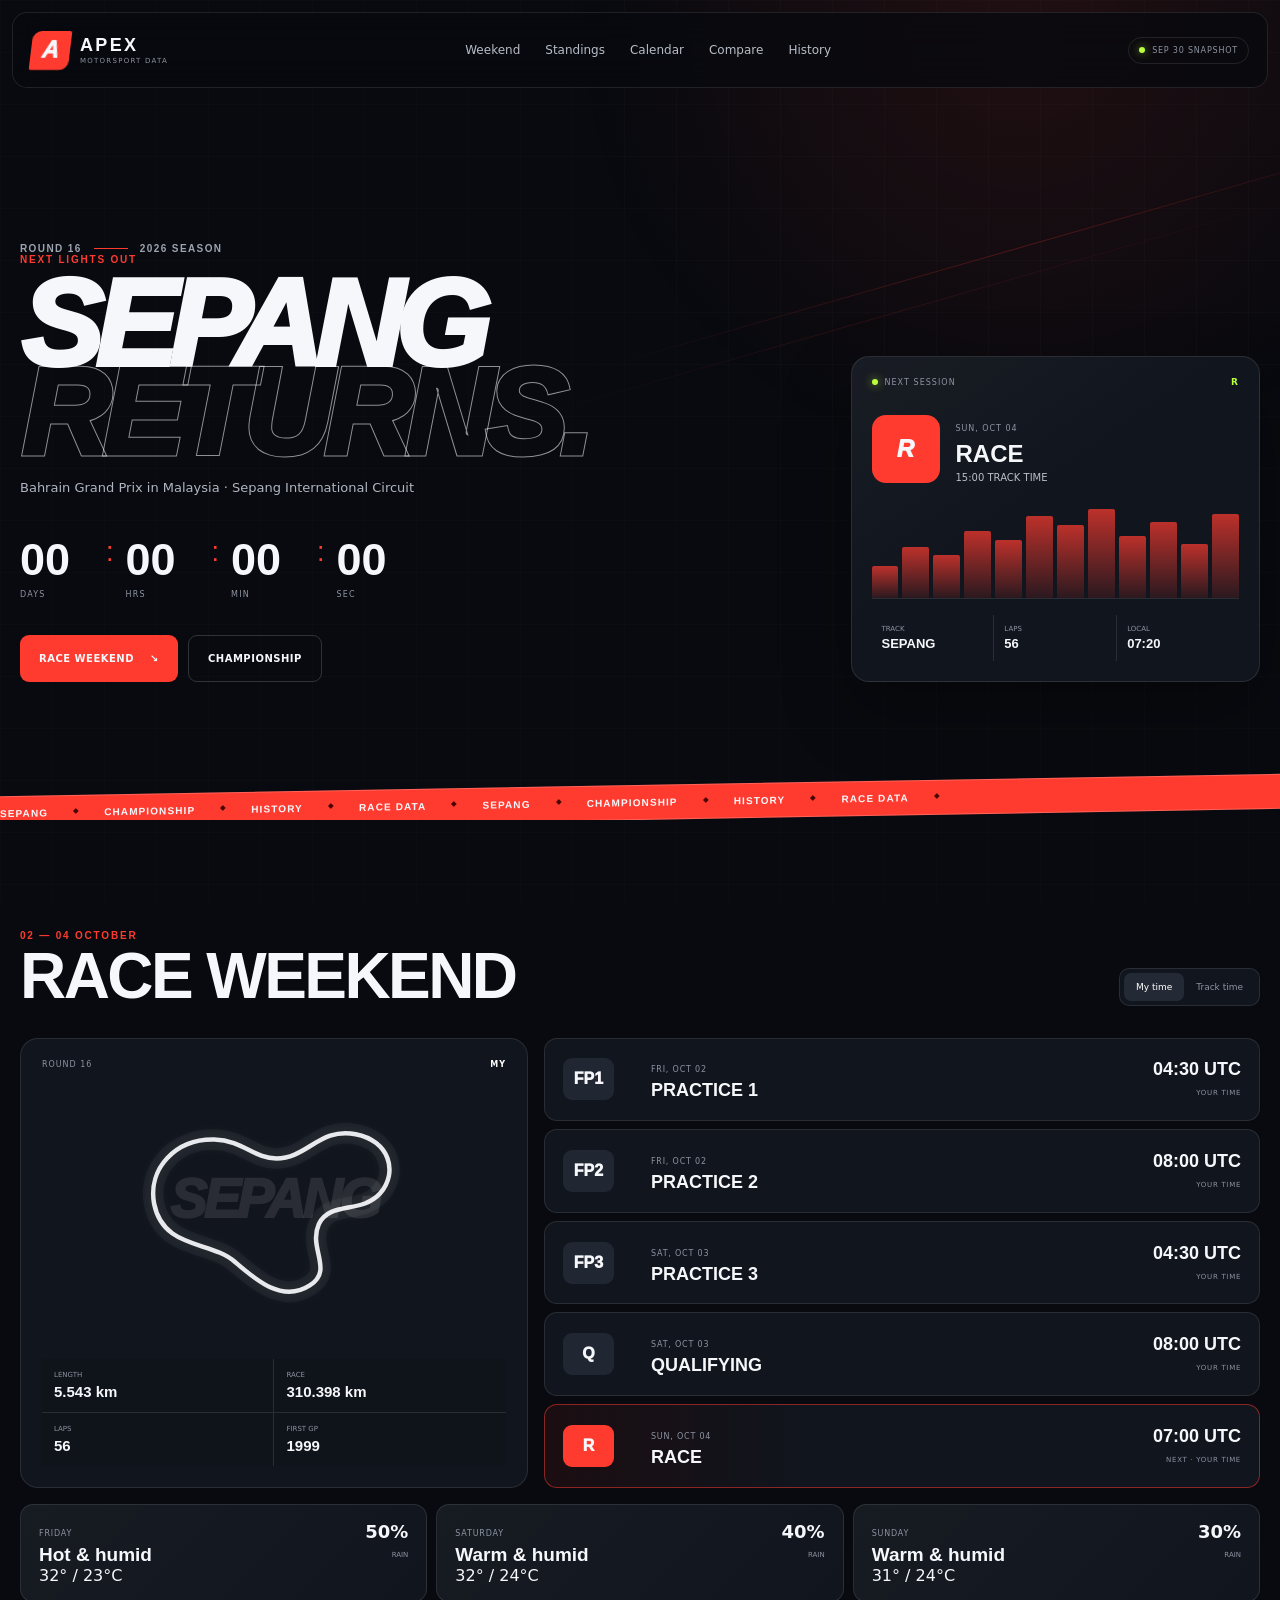
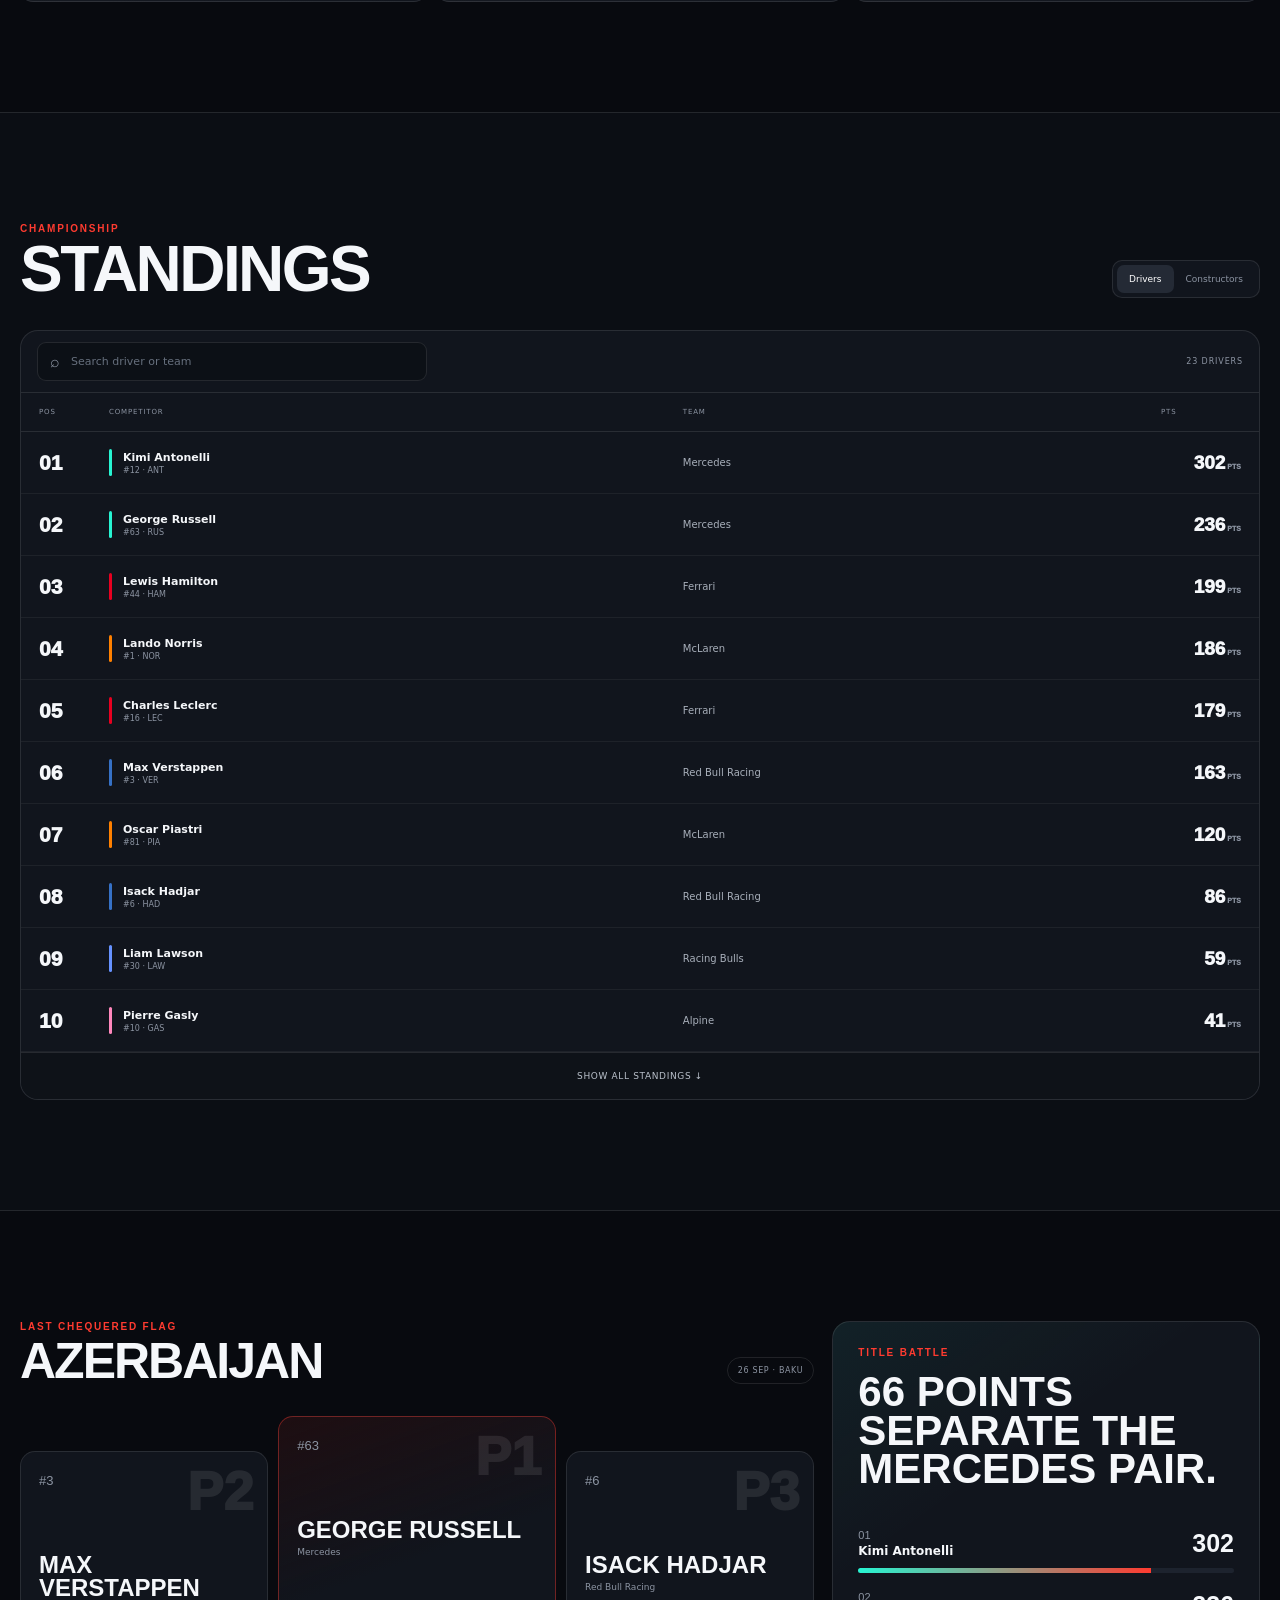
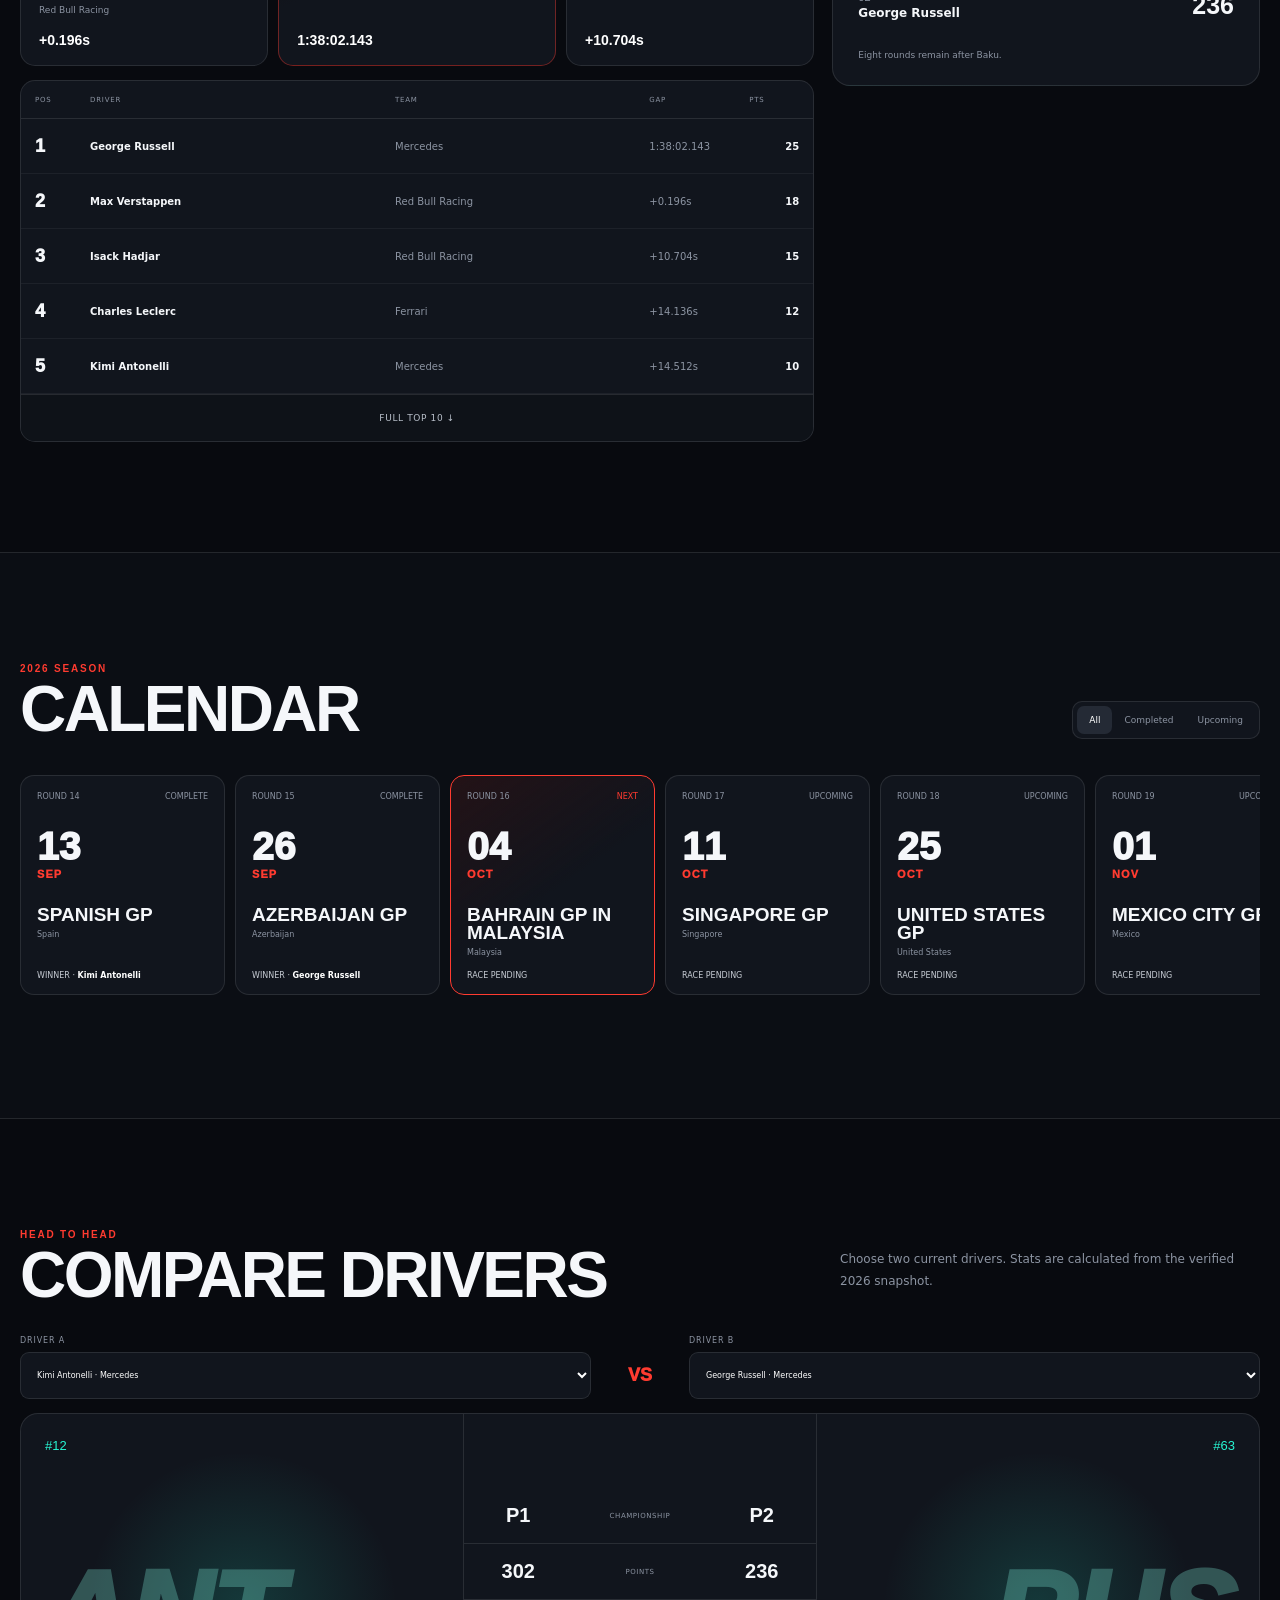
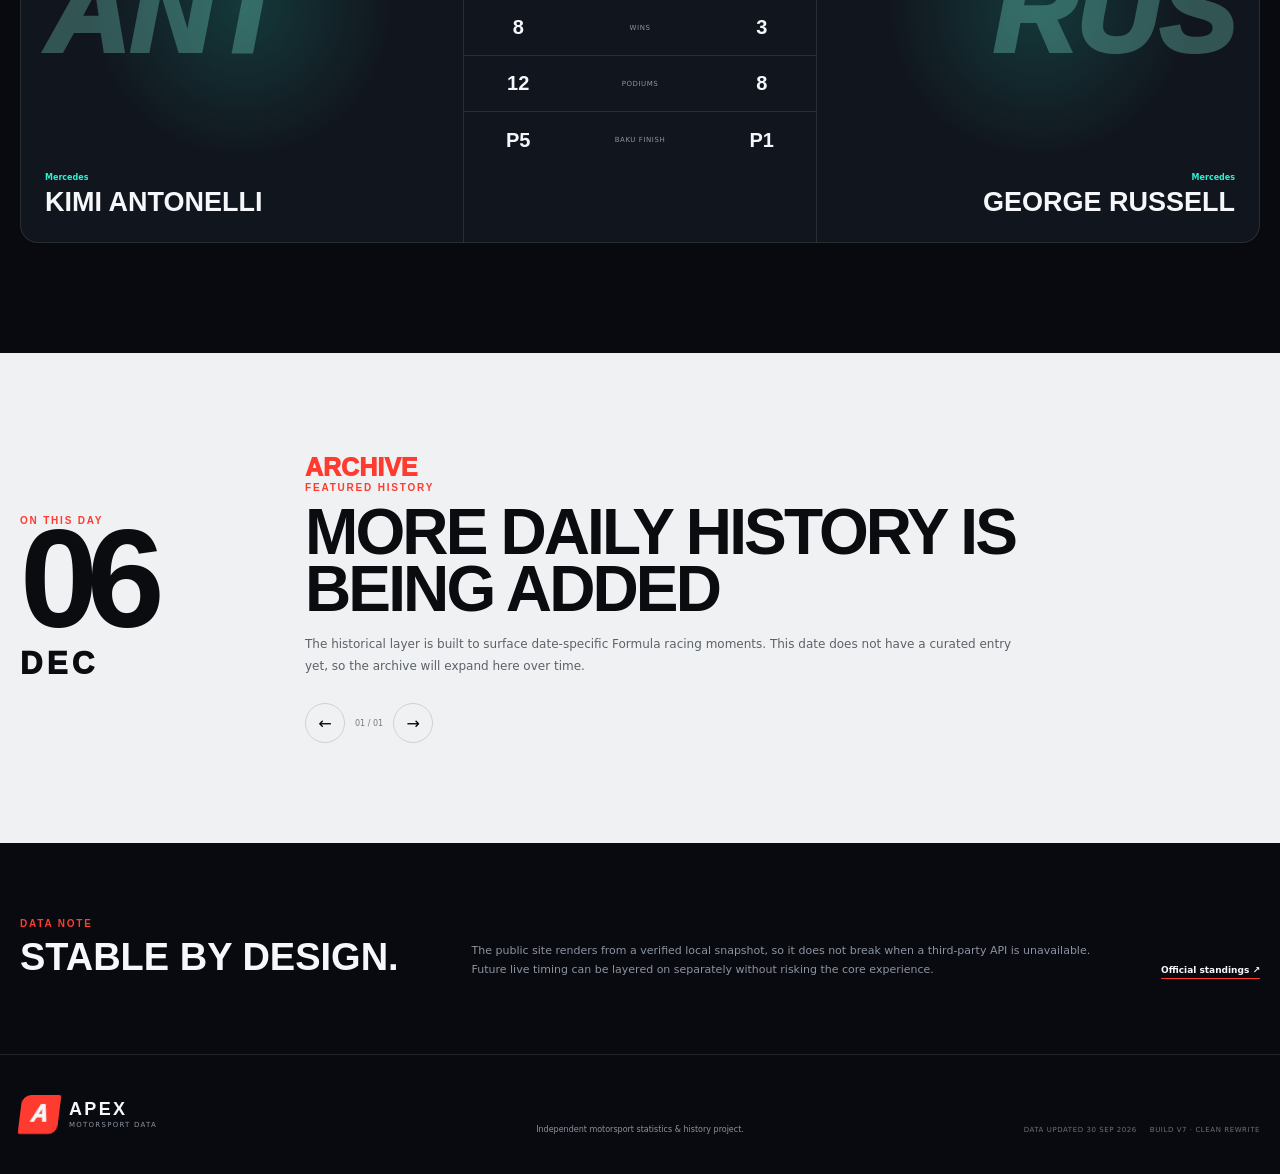
==== commit 1e603b15: "Add files via upload" ====
--- a/archive.html
+++ b/archive.html
@@ -1,99 +1 @@
-<!DOCTYPE html>
-<html lang="en">
-<head>
-  <meta charset="UTF-8">
-  <meta name="viewport" content="width=device-width, initial-scale=1.0">
-  <meta name="theme-color" content="#090b0f">
-  <meta name="description" content="Explore Formula racing history from 1950 to the present by season.">
-  <title>Historical Archive // APEX</title>
-  <link rel="stylesheet" href="style.css">
-</head>
-<body>
-  <header class="site-header">
-    <a class="brand" href="index.html">
-      <span class="brand-mark">A</span>
-      <span class="brand-copy"><strong>APEX</strong><small>MOTORSPORT DATA</small></span>
-    </a>
-    <nav class="desktop-nav">
-      <a href="index.html">Home</a>
-      <a href="calendar.html">Calendar</a>
-      <a href="drivers.html">Drivers</a>
-      <a href="archive.html" class="active-link">Archive</a>
-      <a href="compare.html">Compare</a>
-      <a href="sources.html">Sources</a>
-    </nav>
-    <div class="header-actions">
-      <span class="data-pill"><span class="status-dot"></span>1950 → TODAY</span>
-      <button class="menu-button" id="menuButton" aria-label="Open navigation" aria-expanded="false"><span></span><span></span></button>
-    </div>
-  </header>
-
-  <nav class="mobile-nav" id="mobileNav">
-    <a href="index.html">Home</a>
-    <a href="calendar.html">Calendar</a>
-    <a href="drivers.html">Drivers</a>
-    <a href="archive.html">Archive</a>
-    <a href="compare.html">Compare</a>
-    <a href="sources.html">Sources</a>
-  </nav>
-
-  <main class="page-main">
-    <section class="shell archive-hero">
-      <div>
-        <p class="kicker">THE COMPLETE TIMELINE</p>
-        <h1>1950<br><span>→ TODAY</span></h1>
-      </div>
-      <div class="archive-intro">
-        <p>
-          Browse championship seasons across eras. The historical layer is designed around
-          a locally cached F1DB snapshot so every page can remain fast on GitHub Pages.
-        </p>
-        <div class="archive-status" id="archiveStatus">
-          <span class="status-dot muted-dot"></span>
-          <strong>Checking historical database…</strong>
-        </div>
-      </div>
-    </section>
-
-    <section class="shell archive-controls">
-      <div class="decade-tabs" id="decadeTabs">
-        <button class="active" data-decade="all">All</button>
-        <button data-decade="1950">1950s</button>
-        <button data-decade="1960">1960s</button>
-        <button data-decade="1970">1970s</button>
-        <button data-decade="1980">1980s</button>
-        <button data-decade="1990">1990s</button>
-        <button data-decade="2000">2000s</button>
-        <button data-decade="2010">2010s</button>
-        <button data-decade="2020">2020s</button>
-      </div>
-    </section>
-
-    <section class="shell page-section no-top">
-      <div class="season-archive-grid" id="seasonArchive">
-        <div class="page-loader">Loading seasons…</div>
-      </div>
-    </section>
-  </main>
-
-  <footer>
-    <div class="shell footer-inner">
-      <div>
-        <a class="brand footer-brand" href="index.html">
-          <span class="brand-mark">A</span>
-          <span class="brand-copy"><strong>APEX</strong><small>MOTORSPORT DATA</small></span>
-        </a>
-        <p>Historical data layer: F1DB, licensed CC BY 4.0.</p>
-      </div>
-      <div class="footer-meta">
-        <p><a href="sources.html">Sources & attribution</a></p>
-        <p>Independent project. Not affiliated with Formula One Management, Formula One Licensing B.V. or the FIA.</p>
-      </div>
-    </div>
-  </footer>
-
-  <script src="common.js"></script>
-  <script src="archive-data.js"></script>
-  <script src="archive.js"></script>
-</body>
-</html>+<!doctype html><html><head><meta charset="utf-8"><meta http-equiv="refresh" content="0; url=index.html#history"><script>location.replace("index.html#history")</script></head><body><a href="index.html#history">Continue</a></body></html>
